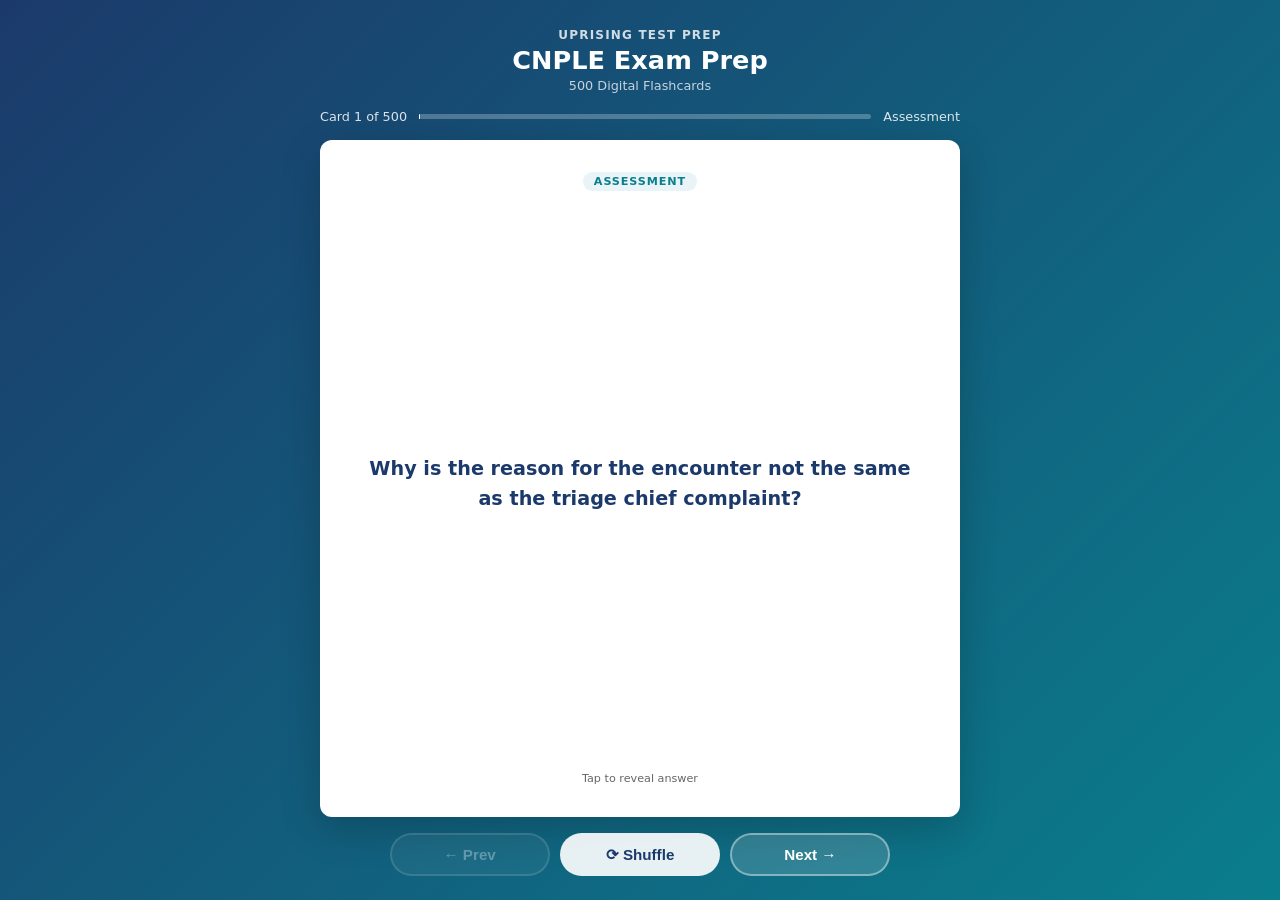
==== flashcards/index.html @ 4d726abb "Deploy CNPLE exam" ====
<!DOCTYPE html>
<html lang="en">
<head>
  <meta charset="UTF-8">
  <meta name="viewport" content="width=device-width, initial-scale=1.0">
  <title>CNPLE Exam Prep: Flashcards</title>
  <style>
    :root {
      --blue:   #1B3A6B;
      --teal:   #0A7E8C;
      --ltblue: #E8F4F8;
      --white:  #FFFFFF;
      --text:   #1A1A1A;
      --muted:  #666;
      --radius: 12px;
    }
    * { box-sizing: border-box; margin: 0; padding: 0; }
    html, body { height: 100%; }
    body {
      font-family: 'Segoe UI', system-ui, sans-serif;
      background: linear-gradient(135deg, var(--blue) 0%, var(--teal) 100%);
      min-height: 100dvh;
      display: flex;
      flex-direction: column;
      align-items: center;
      padding: 1.25rem 1rem 1rem;
      gap: 0.75rem;
      overflow-x: hidden;
    }
    header { text-align: center; color: #fff; flex-shrink: 0; }
    header .brand { font-size: 0.75rem; font-weight: 700; letter-spacing: 0.1em; opacity: 0.8; text-transform: uppercase; }
    header h1 { font-size: 1.3rem; font-weight: 800; margin-top: 0.2rem; }
    header .subtitle { font-size: 0.8rem; opacity: 0.75; margin-top: 0.15rem; }
    #progress-info {
      display: flex; align-items: center; gap: 0.75rem;
      color: rgba(255,255,255,0.85); font-size: 0.8rem;
      flex-shrink: 0; width: 100%; max-width: 640px;
    }
    #progress-bar-track {
      flex: 1; background: rgba(255,255,255,0.25);
      border-radius: 4px; height: 5px;
    }
    #progress-bar-fill { height: 100%; background: #fff; border-radius: 4px; transition: width 0.3s; }
    .card-scene {
      width: 100%; max-width: 640px;
      perspective: 1200px;
      cursor: pointer;
      flex: 1; min-height: 0;
      display: flex; flex-direction: column;
    }
    .card-inner {
      position: relative; width: 100%;
      flex: 1; min-height: 0;
      transition: transform 0.55s cubic-bezier(.4,0,.2,1);
      transform-style: preserve-3d;
    }
    .card-scene.flipped .card-inner { transform: rotateY(180deg); }
    .card-face {
      position: absolute; inset: 0;
      backface-visibility: hidden; -webkit-backface-visibility: hidden;
      border-radius: var(--radius);
      display: flex; flex-direction: column;
      padding: 1.5rem 1.75rem;
      box-shadow: 0 12px 40px rgba(0,0,0,0.2);
      overflow: hidden;
    }
    .card-front { background: var(--white); align-items: center; justify-content: center; }
    .card-back  { background: var(--ltblue); transform: rotateY(180deg); }
    .card-badge {
      font-size: 0.7rem; font-weight: 700; text-transform: uppercase;
      letter-spacing: 0.08em;
      background: var(--ltblue); color: var(--teal);
      padding: 0.2rem 0.65rem; border-radius: 20px;
      margin-bottom: 0.85rem; flex-shrink: 0;
    }
    .card-back .card-badge { background: rgba(10,126,140,0.12); }
    .card-front .q-text {
      font-size: 1.1rem; font-weight: 600; color: var(--blue); line-height: 1.55;
      text-align: center; overflow-y: auto; flex: 1;
      display: flex; align-items: center; justify-content: center;
      scrollbar-width: thin; scrollbar-color: rgba(27,58,107,0.3) transparent;
    }
    .card-back .a-label { font-size: 0.7rem; font-weight: 700; color: var(--teal); text-transform: uppercase; letter-spacing: 0.08em; margin-bottom: 0.4rem; flex-shrink: 0; }
    .card-back .a-text  {
      font-size: 0.975rem; color: var(--text); line-height: 1.65;
      overflow-y: auto; flex: 1; min-height: 0; padding-right: 4px;
      scrollbar-width: thin; scrollbar-color: rgba(10,126,140,0.4) transparent;
    }
    .card-back .a-text::-webkit-scrollbar { width: 4px; }
    .card-back .a-text::-webkit-scrollbar-track { background: transparent; }
    .card-back .a-text::-webkit-scrollbar-thumb { background: rgba(10,126,140,0.4); border-radius: 4px; }
    .tap-hint { flex-shrink: 0; margin-top: 0.6rem; font-size: 0.7rem; color: var(--muted); text-align: center; }
    .card-back .tap-hint { color: var(--teal); opacity: 0.7; }
    .controls {
      display: flex; gap: 0.65rem; flex-wrap: nowrap;
      justify-content: center; flex-shrink: 0;
      width: 100%; max-width: 640px;
      padding-bottom: env(safe-area-inset-bottom, 0px);
    }
    .btn {
      padding: 0.6rem 1.2rem; border-radius: 50px;
      border: 2px solid rgba(255,255,255,0.4);
      background: rgba(255,255,255,0.15); color: #fff;
      font-weight: 700; font-size: 0.875rem; cursor: pointer;
      transition: all 0.2s; backdrop-filter: blur(4px);
      white-space: nowrap; flex: 1; max-width: 160px;
    }
    .btn:hover { background: rgba(255,255,255,0.3); border-color: rgba(255,255,255,0.7); }
    .btn:active { transform: scale(0.96); }
    .btn:disabled { opacity: 0.35; cursor: not-allowed; }
    .btn.btn-primary { background: rgba(255,255,255,0.9); color: var(--blue); border-color: transparent; }
    .btn.btn-primary:hover { background: #fff; }
    #loading { color: rgba(255,255,255,0.8); font-size: 1rem; text-align: center; padding: 3rem; flex: 1; }
    @media (min-width: 768px) {
      body { padding: 1.75rem 1.5rem 1.5rem; gap: 1rem; }
      header h1 { font-size: 1.6rem; }
      .card-face { padding: 2rem 2.5rem; }
      .card-front .q-text { font-size: 1.2rem; }
      .card-back .a-text { font-size: 1.05rem; }
      .btn { font-size: 0.95rem; padding: 0.65rem 1.4rem; }
    }
    @media (max-width: 380px) {
      body { padding: 0.75rem; gap: 0.5rem; }
      header .brand { font-size: 0.65rem; }
      header h1 { font-size: 1.1rem; }
      header .subtitle { display: none; }
      .card-face { padding: 1rem 1.1rem; }
      .card-front .q-text { font-size: 0.975rem; }
      .card-back .a-text { font-size: 0.875rem; }
      .btn { font-size: 0.8rem; padding: 0.5rem 0.75rem; }
    }
  </style>
</head>
<body>
<header>
  <div class="brand">Uprising Test Prep</div>
  <h1>CNPLE Exam Prep</h1>
  <div class="subtitle">500 Digital Flashcards</div>
</header>
<div id="progress-info">
  <span id="card-counter">Card 1 of 500</span>
  <div id="progress-bar-track"><div id="progress-bar-fill" style="width:0%"></div></div>
  <span id="domain-label"></span>
</div>
<div id="loading">Loading flashcards...</div>
<div class="card-scene" id="card-scene" style="display:none" onclick="flipCard()">
  <div class="card-inner" id="card-inner">
    <div class="card-face card-front">
      <div class="card-badge" id="front-badge"></div>
      <div class="q-text" id="q-text"></div>
      <div class="tap-hint">Tap to reveal answer</div>
    </div>
    <div class="card-face card-back">
      <div class="card-badge" id="back-badge">Answer</div>
      <div class="a-label">Answer</div>
      <div class="a-text" id="a-text"></div>
      <div class="tap-hint">Tap to flip back</div>
    </div>
  </div>
</div>
<div class="controls" id="controls" style="display:none">
  <button class="btn" id="prev-btn" onclick="event.stopPropagation();move(-1)" disabled>&#8592; Prev</button>
  <button class="btn btn-primary" onclick="event.stopPropagation();shuffleCards()">&#10227; Shuffle</button>
  <button class="btn" id="next-btn" onclick="event.stopPropagation();move(1)">Next &#8594;</button>
</div>
<script>
const DOMAIN_LABELS = {
  assessment: "Assessment",
  diagnosis: "Diagnosis",
  management: "Management",
  counselling: "Counselling",
  transition_of_care_and_documentation: "Transition of Care and Documentation",
  quality_improvement_and_research: "Quality Improvement and Research",
  leader: "Leader",
  educator: "Educator",
  advocate: "Advocate",
};
let cards   = [];
let current = 0;
async function init() {
  try {
    const res = await fetch('flashcards.json');
    if (!res.ok) throw new Error('Network error');
    cards = await res.json();
    document.getElementById('loading').style.display    = 'none';
    document.getElementById('card-scene').style.display = 'flex';
    document.getElementById('controls').style.display   = 'flex';
    show();
  } catch (e) {
    document.getElementById('loading').textContent = 'Error loading flashcards. Please try refreshing.';
  }
}
function domainLabel(key) {
  return DOMAIN_LABELS[key] || key.replace(/_/g, ' ').replace(/\b\w/g, c => c.toUpperCase());
}
function show() {
  const c = cards[current];
  document.getElementById('card-scene').classList.remove('flipped');
  document.getElementById('a-text').scrollTop = 0;
  const label = domainLabel(c.domain || c.chapter || '');
  document.getElementById('q-text').textContent       = c.front;
  document.getElementById('a-text').textContent       = c.back;
  document.getElementById('front-badge').textContent  = label;
  document.getElementById('back-badge').textContent   = label;
  document.getElementById('card-counter').textContent = `Card ${current+1} of ${cards.length}`;
  document.getElementById('domain-label').textContent = label;
  document.getElementById('progress-bar-fill').style.width = `${((current+1)/cards.length*100).toFixed(1)}%`;
  document.getElementById('prev-btn').disabled = current === 0;
  document.getElementById('next-btn').disabled = current === cards.length - 1;
}
function flipCard() { document.getElementById('card-scene').classList.toggle('flipped'); }
function move(dir) {
  const next = current + dir;
  if (next < 0 || next >= cards.length) return;
  current = next; show();
}
function shuffleCards() {
  for (let i = cards.length - 1; i > 0; i--) {
    const j = Math.floor(Math.random() * (i+1));
    [cards[i], cards[j]] = [cards[j], cards[i]];
  }
  current = 0; show();
}
document.addEventListener('keydown', e => {
  if (e.key === 'ArrowRight' || e.key === 'ArrowDown') move(1);
  else if (e.key === 'ArrowLeft' || e.key === 'ArrowUp') move(-1);
  else if (e.key === ' ' || e.key === 'Enter') { e.preventDefault(); flipCard(); }
});
init();
</script>
</body>
</html>
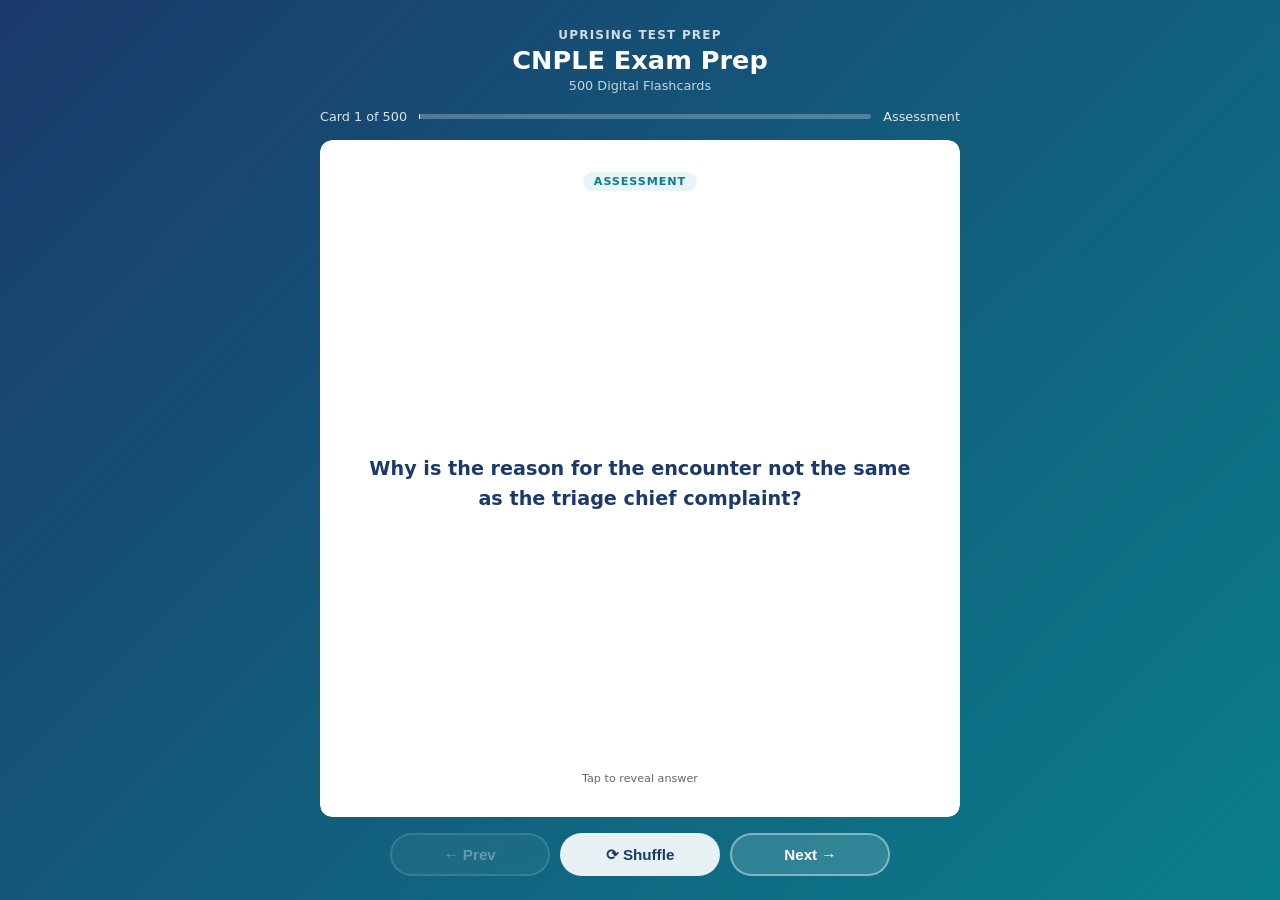
==== commit e62dc4c9: "Flashcards: clip the answer at the card so it cannot cover Prev/Next in Safari and on iOS" ====
--- a/flashcards/index.html
+++ b/flashcards/index.html
@@ -19,7 +19,12 @@
     body {
       font-family: 'Segoe UI', system-ui, sans-serif;
       background: linear-gradient(135deg, var(--blue) 0%, var(--teal) 100%);
-      min-height: 100dvh;
+      /* Pinned, not min-height: the page must never grow, or the controls
+         get pushed below the fold on iOS where 100dvh and height:100%
+         disagree. The height:100% rule above is the pre-dvh fallback. */
+      height: 100dvh;
+      max-height: 100dvh;
+      overflow: hidden;
       display: flex;
       flex-direction: column;
       align-items: center;
@@ -47,6 +52,13 @@
       cursor: pointer;
       flex: 1; min-height: 0;
       display: flex; flex-direction: column;
+    
+      /* WebKit does not clip overflow inside a preserve-3d context, so the
+         answer pane's own clip is dropped and a long answer paints over the
+         Prev/Next row. This element only sets the perspective and is NOT
+         itself in the 3D context, so its clip is honoured in every engine. */
+      overflow: hidden;
+      border-radius: var(--radius);
     }
     .card-inner {
       position: relative; width: 100%;
@@ -63,6 +75,12 @@
       padding: 1.5rem 1.75rem;
       box-shadow: 0 12px 40px rgba(0,0,0,0.2);
       overflow: hidden;
+    
+      /* Painting through a mask forces WebKit to allocate a real clipping
+         layer for a 3D-transformed element, which is what makes the
+         overflow:hidden and the rounded corners above actually apply. */
+      -webkit-mask-image: -webkit-radial-gradient(#fff, #000);
+              mask-image: radial-gradient(#fff, #000);
     }
     .card-front { background: var(--white); align-items: center; justify-content: center; }
     .card-back  { background: var(--ltblue); transform: rotateY(180deg); }
@@ -85,6 +103,9 @@
       font-size: 0.975rem; color: var(--text); line-height: 1.65;
       overflow-y: auto; flex: 1; min-height: 0; padding-right: 4px;
       scrollbar-width: thin; scrollbar-color: rgba(10,126,140,0.4) transparent;
+    
+      -webkit-overflow-scrolling: touch;
+      overscroll-behavior: contain;
     }
     .card-back .a-text::-webkit-scrollbar { width: 4px; }
     .card-back .a-text::-webkit-scrollbar-track { background: transparent; }
